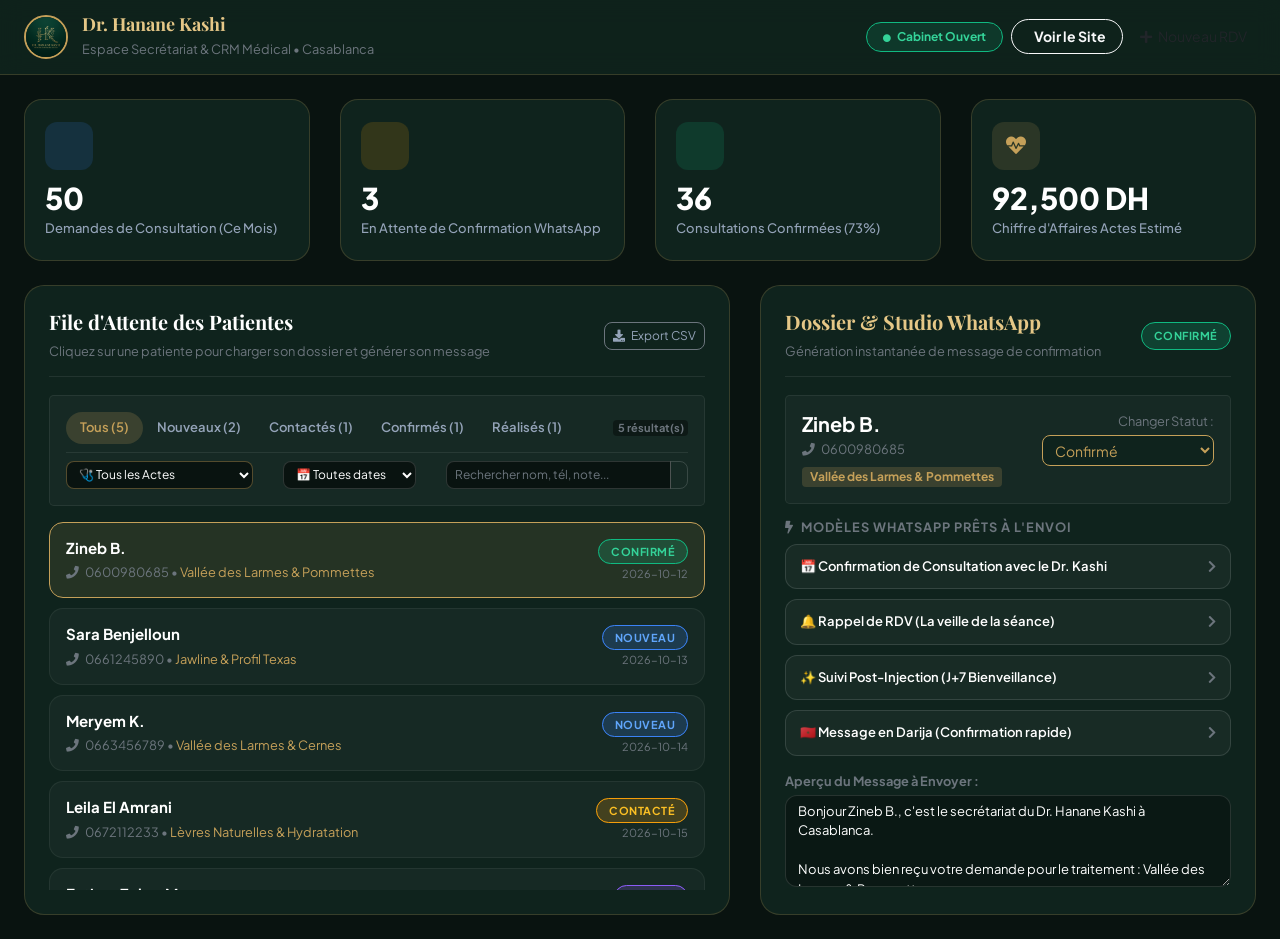
==== admin.html @ ffeb1248 "Production release: 100% completed, responsive & localized" ====
<!DOCTYPE html>
<html lang="fr">
<head>
    <meta charset="utf-8">
    <meta name="viewport" content="width=device-width, initial-scale=1">
    <title>CRM Médical & Secrétariat | Dr. Hanane Kashi</title>
    <link rel="shortcut icon" href="assets/img/dr-kashi-logo.jpg" type="image/x-icon">

    <!-- CSS -->
    <link href="assets/css/bootstrap.min.css" rel="stylesheet" />
    <link href="assets/css/font-awesome.min.css" rel="stylesheet" />
    <link href="https://fonts.googleapis.com/css2?family=Plus+Jakarta+Sans:wght@300;400;500;600;700;800&family=Playfair+Display:ital,wght@0,600;0,700;1,400&family=Cairo:wght@400;600;700&display=swap" rel="stylesheet">

    <style>
        :root {
            --bg-dark: #091310;
            --card-dark: #0f231d;
            --card-border: rgba(197, 160, 89, 0.22);
            --emerald: #0f4c3a;
            --emerald-light: #166534;
            --gold: #c5a059;
            --gold-light: #e5c787;
            --text-main: #f1f5f9;
            --text-muted: #94a3b8;
        }

        body {
            background-color: var(--bg-dark);
            color: var(--text-main);
            font-family: 'Plus Jakarta Sans', sans-serif;
            min-height: 100vh;
            margin: 0;
            padding: 0;
        }

        .font-serif {
            font-family: 'Playfair Display', serif;
        }

        /* Top Navigation */
        .admin-nav {
            background: rgba(15, 35, 29, 0.95);
            backdrop-filter: blur(12px);
            border-bottom: 1px solid var(--card-border);
            padding: 14px 24px;
            display: flex;
            align-items: center;
            justify-content: space-between;
            position: sticky;
            top: 0;
            z-index: 1000;
        }

        .admin-brand {
            display: flex;
            align-items: center;
            gap: 14px;
            text-decoration: none;
            color: #fff;
        }

        .admin-brand img {
            width: 44px;
            height: 44px;
            border-radius: 50%;
            border: 2px solid var(--gold);
            object-fit: cover;
        }

        /* KPI Cards */
        .kpi-card {
            background: var(--card-dark);
            border: 1px solid var(--card-border);
            border-radius: 18px;
            padding: 22px 20px;
            transition: all 0.25s ease;
            position: relative;
            overflow: hidden;
        }

        .kpi-card:hover {
            transform: translateY(-3px);
            border-color: var(--gold);
            box-shadow: 0 12px 30px rgba(0,0,0,0.3);
        }

        .kpi-icon {
            width: 48px;
            height: 48px;
            border-radius: 12px;
            display: flex;
            align-items: center;
            justify-content: center;
            font-size: 20px;
            margin-bottom: 12px;
        }

        .kpi-val {
            font-size: 30px;
            font-weight: 800;
            color: #fff;
            line-height: 1.1;
        }

        .kpi-label {
            font-size: 13px;
            color: var(--text-muted);
            margin-top: 4px;
            font-weight: 500;
        }

        /* Split Screen Workspace */
        .crm-container {
            padding: 24px;
            max-width: 1540px;
            margin: 0 auto;
        }

        .panel-box {
            background: var(--card-dark);
            border: 1px solid var(--card-border);
            border-radius: 20px;
            padding: 24px;
            height: calc(100vh - 270px);
            min-height: 600px;
            display: flex;
            flex-direction: column;
        }

        .panel-header {
            display: flex;
            align-items: center;
            justify-content: space-between;
            margin-bottom: 18px;
            padding-bottom: 14px;
            border-bottom: 1px solid rgba(255,255,255,0.08);
        }

        /* Patient List Table */
        .patient-table-wrap {
            overflow-y: auto;
            flex: 1;
        }

        .patient-row {
            background: rgba(255, 255, 255, 0.03);
            border: 1px solid rgba(255, 255, 255, 0.06);
            border-radius: 14px;
            padding: 14px 16px;
            margin-bottom: 10px;
            cursor: pointer;
            transition: all 0.2s ease;
            display: flex;
            align-items: center;
            justify-content: space-between;
        }

        .patient-row:hover, .patient-row.selected {
            background: rgba(197, 160, 89, 0.12);
            border-color: var(--gold);
        }

        .patient-badge {
            font-size: 11px;
            font-weight: 700;
            padding: 5px 12px;
            border-radius: 20px;
            text-transform: uppercase;
            letter-spacing: 0.5px;
        }

        .badge-new { background: rgba(59, 130, 246, 0.2); color: #60a5fa; border: 1px solid #3b82f6; }
        .badge-contacted { background: rgba(245, 158, 11, 0.2); color: #fbbf24; border: 1px solid #f59e0b; }
        .badge-confirmed { background: rgba(16, 185, 129, 0.2); color: #34d399; border: 1px solid #10b981; }
        .badge-done { background: rgba(139, 92, 246, 0.2); color: #a78bfa; border: 1px solid #8b5cf6; }
        .badge-cancelled { background: rgba(239, 68, 68, 0.2); color: #f87171; border: 1px solid #ef4444; }

        /* Patient Drawer & WhatsApp Generator */
        .patient-detail-box {
            overflow-y: auto;
            flex: 1;
        }

        .template-btn {
            background: rgba(255,255,255,0.04);
            border: 1px solid rgba(255,255,255,0.12);
            color: #fff;
            padding: 12px 14px;
            border-radius: 12px;
            font-size: 13px;
            font-weight: 600;
            text-align: left;
            width: 100%;
            margin-bottom: 10px;
            transition: all 0.2s ease;
            display: flex;
            align-items: center;
            justify-content: space-between;
        }

        .template-btn:hover {
            background: rgba(37, 211, 102, 0.18);
            border-color: #25D366;
            color: #fff;
        }

        .btn-wa-direct {
            background: #25D366;
            color: #fff !important;
            font-weight: 700;
            border-radius: 12px;
            padding: 14px 20px;
            display: inline-flex;
            align-items: center;
            justify-content: center;
            gap: 10px;
            width: 100%;
            text-decoration: none;
            transition: all 0.2s ease;
            border: none;
            font-size: 15px;
            box-shadow: 0 8px 25px rgba(37, 211, 102, 0.3);
        }

        .btn-wa-direct:hover {
            background: #20ba5a;
            transform: translateY(-2px);
            color: #fff;
        }

        /* Filter Tabs */
        .filter-tab {
            background: transparent;
            border: none;
            color: var(--text-muted);
            font-size: 13px;
            font-weight: 600;
            padding: 6px 14px;
            border-radius: 20px;
            cursor: pointer;
            transition: all 0.2s ease;
        }

        .filter-tab.active, .filter-tab:hover {
            background: rgba(197, 160, 89, 0.2);
            color: var(--gold);
        }

        /* Custom Scrollbar */
        ::-webkit-scrollbar { width: 6px; }
        ::-webkit-scrollbar-track { background: transparent; }
        ::-webkit-scrollbar-thumb { background: rgba(255,255,255,0.15); border-radius: 3px; }
        ::-webkit-scrollbar-thumb:hover { background: var(--gold); }
    </style>
</head>

<body>

    <!-- Top Navigation -->
    <header class="admin-nav">
        <a href="index.html" class="admin-brand">
            <img src="assets/img/dr-kashi-logo.jpg" alt="Logo">
            <div>
                <h6 class="mb-0 font-serif font-weight-bold" style="color: var(--gold-light); font-size: 18px;">Dr. Hanane Kashi</h6>
                <small class="text-muted">Espace Secrétariat & CRM Médical • Casablanca</small>
            </div>
        </a>

        <div class="d-flex align-items-center gap-3">
            <span class="badge px-3 py-2" style="background: rgba(16, 185, 129, 0.15); color: #34d399; border: 1px solid #10b981; border-radius: 20px;">
                <i class="fa fa-circle mr-1" style="font-size: 8px;"></i> Cabinet Ouvert
            </span>
            <a href="index.html" class="btn btn-outline-light btn-sm font-weight-bold ml-2" style="border-radius: 20px; padding: 6px 16px;">
                <i class="fa fa-external-link mr-1"></i> Voir le Site
            </a>
            <button class="btn btn-sm btn-gold ml-2" onclick="openNewPatientModal()" style="border-radius: 20px;">
                <i class="fa fa-plus mr-1"></i> Nouveau RDV
            </button>
        </div>
    </header>

    <div class="crm-container">
        <!-- KPI Row -->
        <div class="row mb-4">
            <div class="col-lg-3 col-md-6 mb-3 mb-lg-0">
                <div class="kpi-card">
                    <div class="kpi-icon" style="background: rgba(59, 130, 246, 0.15); color: #60a5fa;">
                        <i class="fa fa-calendar-check-o"></i>
                    </div>
                    <div class="kpi-val" id="kpi-total">52</div>
                    <div class="kpi-label">Demandes de Consultation (Ce Mois)</div>
                </div>
            </div>

            <div class="col-lg-3 col-md-6 mb-3 mb-lg-0">
                <div class="kpi-card">
                    <div class="kpi-icon" style="background: rgba(245, 158, 11, 0.15); color: #fbbf24;">
                        <i class="fa fa-whatsapp"></i>
                    </div>
                    <div class="kpi-val" id="kpi-pending">8</div>
                    <div class="kpi-label">En Attente de Confirmation WhatsApp</div>
                </div>
            </div>

            <div class="col-lg-3 col-md-6 mb-3 mb-lg-0">
                <div class="kpi-card">
                    <div class="kpi-icon" style="background: rgba(16, 185, 129, 0.15); color: #34d399;">
                        <i class="fa fa-check-circle-o"></i>
                    </div>
                    <div class="kpi-val" id="kpi-confirmed">38</div>
                    <div class="kpi-label">Consultations Confirmées (73%)</div>
                </div>
            </div>

            <div class="col-lg-3 col-md-6">
                <div class="kpi-card">
                    <div class="kpi-icon" style="background: rgba(197, 160, 89, 0.15); color: var(--gold);">
                        <i class="fa fa-heartbeat"></i>
                    </div>
                    <div class="kpi-val" id="kpi-revenue">94 500 DH</div>
                    <div class="kpi-label">Chiffre d'Affaires Actes Estimé</div>
                </div>
            </div>
        </div>

        <!-- Main Workspace (Split-Screen) -->
        <div class="row">
            <!-- Left Column: Patient Queue -->
            <div class="col-lg-7 mb-4 mb-lg-0">
                <div class="panel-box">
                    <div class="panel-header">
                        <div>
                            <h5 class="font-serif font-weight-bold mb-1 text-white">File d'Attente des Patientes</h5>
                            <small class="text-muted">Cliquez sur une patiente pour charger son dossier et générer son message</small>
                        </div>
                        <button class="btn btn-sm btn-outline-secondary" onclick="exportToCsv()" style="border-radius: 8px; color: var(--text-muted); font-size: 12px;">
                            <i class="fa fa-download mr-1"></i> Export CSV
                        </button>
                    </div>

                    <!-- Multi-factor Filter Bar & Search -->
                    <div class="p-3 mb-3 rounded-lg" style="background: rgba(255,255,255,0.03); border: 1px solid rgba(255,255,255,0.07);">
                        <!-- Status Tabs -->
                        <div class="d-flex flex-wrap align-items-center justify-content-between mb-2 pb-2 border-bottom border-secondary" style="border-color: rgba(255,255,255,0.08) !important;">
                            <div class="d-flex flex-wrap gap-1" id="filterTabs">
                                <button class="filter-tab active" onclick="setFilter('all')">Tous (<span id="count-all">0</span>)</button>
                                <button class="filter-tab" onclick="setFilter('Nouveau')">Nouveaux (<span id="count-new">0</span>)</button>
                                <button class="filter-tab" onclick="setFilter('Contacté')">Contactés (<span id="count-contacted">0</span>)</button>
                                <button class="filter-tab" onclick="setFilter('Confirmé')">Confirmés (<span id="count-confirmed">0</span>)</button>
                                <button class="filter-tab" onclick="setFilter('Réalisé')">Réalisés (<span id="count-done">0</span>)</button>
                            </div>
                            <span class="badge badge-dark text-muted" id="filterResultsCount" style="background: rgba(0,0,0,0.4); font-size: 11px;">0 résultat(s)</span>
                        </div>

                        <!-- Dropdowns: Treatment, Date, Source + Live Search -->
                        <div class="row align-items-center">
                            <div class="col-md-4 mb-2 mb-md-0">
                                <select id="filterTreatment" onchange="renderPatients()" class="form-control form-control-sm" style="background: #091310; color: #fff; border: 1px solid rgba(197, 160, 89, 0.4); border-radius: 8px; font-size: 12px;">
                                    <option value="all">🩺 Tous les Actes</option>
                                    <option value="Vallée des Larmes">Vallée des Larmes</option>
                                    <option value="Pommettes">Pommettes</option>
                                    <option value="Jawline">Jawline Texas</option>
                                    <option value="Lèvres">Lèvres Naturelles</option>
                                    <option value="Botox">Botox & Rides</option>
                                    <option value="Skinbooster">Skinbooster</option>
                                </select>
                            </div>
                            <div class="col-md-3 mb-2 mb-md-0">
                                <select id="filterDateRange" onchange="renderPatients()" class="form-control form-control-sm" style="background: #091310; color: #fff; border: 1px solid rgba(255,255,255,0.15); border-radius: 8px; font-size: 12px;">
                                    <option value="all">📅 Toutes dates</option>
                                    <option value="today">Aujourd'hui</option>
                                    <option value="week">7 prochains jours</option>
                                    <option value="month">Ce mois</option>
                                </select>
                            </div>
                            <div class="col-md-5">
                                <div class="input-group input-group-sm">
                                    <input type="text" id="searchInput" oninput="renderPatients()" placeholder="Rechercher nom, tél, note..." class="form-control" style="background: #091310; border: 1px solid rgba(255,255,255,0.15); color: #fff; border-radius: 8px 0 0 8px; font-size: 12px;">
                                    <div class="input-group-append">
                                        <button class="btn btn-outline-secondary" onclick="resetFilters()" title="Réinitialiser" style="border-radius: 0 8px 8px 0; border-color: rgba(255,255,255,0.15); color: var(--gold); font-size: 11px;">
                                            <i class="fa fa-refresh"></i>
                                        </button>
                                    </div>
                                </div>
                            </div>
                        </div>
                    </div>

                    <!-- Scrollable Patient Rows -->
                    <div class="patient-table-wrap" id="patientListContainer">
                        <!-- Rendered by JS -->
                    </div>
                </div>
            </div>

            <!-- Right Column: Patient Detail & 1-Click WhatsApp Studio -->
            <div class="col-lg-5">
                <div class="panel-box" id="detailPanel">
                    <div class="panel-header">
                        <div>
                            <h5 class="font-serif font-weight-bold mb-1" style="color: var(--gold-light);">Dossier & Studio WhatsApp</h5>
                            <small class="text-muted">Génération instantanée de message de confirmation</small>
                        </div>
                        <span id="detailStatusBadge" class="patient-badge badge-new">Nouveau</span>
                    </div>

                    <div class="patient-detail-box" id="patientDetailContent">
                        <!-- Patient Info Header -->
                        <div class="p-3 mb-3 rounded-lg" style="background: rgba(255,255,255,0.03); border: 1px solid rgba(255,255,255,0.07);">
                            <div class="d-flex justify-content-between align-items-start">
                                <div>
                                    <h5 class="font-weight-bold mb-1 text-white" id="detailName">Sélectionnez une patiente</h5>
                                    <p class="mb-1 text-muted small" id="detailPhone"><i class="fa fa-phone mr-1"></i> --</p>
                                    <span class="badge px-2 py-1 font-weight-bold" style="background: rgba(197, 160, 89, 0.2); color: var(--gold);" id="detailTreatment">--</span>
                                </div>
                                <div class="text-right">
                                    <label class="small text-muted d-block mb-1">Changer Statut :</label>
                                    <select id="detailStatusSelect" onchange="updatePatientStatus(this.value)" class="form-control form-control-sm" style="background: #0f231d; color: var(--gold); border: 1px solid var(--gold); border-radius: 8px;">
                                        <option value="Nouveau">Nouveau</option>
                                        <option value="Contacté">Contacté WhatsApp</option>
                                        <option value="Confirmé">Confirmé</option>
                                        <option value="Réalisé">Séance Réalisée</option>
                                        <option value="Annulé">Annulé</option>
                                    </select>
                                </div>
                            </div>
                        </div>

                        <!-- 1-Click Message Templates -->
                        <h6 class="small font-weight-bold text-uppercase text-muted mb-2" style="letter-spacing: 1px;">
                            <i class="fa fa-bolt text-gold mr-1"></i> Modèles WhatsApp Prêts à l'Envoi
                        </h6>

                        <!-- Template 1: Confirmation RDV -->
                        <button class="template-btn" onclick="applyTemplate('confirm')">
                            <span>📅 Confirmation de Consultation avec le Dr. Kashi</span>
                            <i class="fa fa-chevron-right text-muted"></i>
                        </button>

                        <!-- Template 2: Rappel Veille -->
                        <button class="template-btn" onclick="applyTemplate('reminder')">
                            <span>🔔 Rappel de RDV (La veille de la séance)</span>
                            <i class="fa fa-chevron-right text-muted"></i>
                        </button>

                        <!-- Template 3: Suivi Post-Traitement J+7 -->
                        <button class="template-btn" onclick="applyTemplate('followup')">
                            <span>✨ Suivi Post-Injection (J+7 Bienveillance)</span>
                            <i class="fa fa-chevron-right text-muted"></i>
                        </button>

                        <!-- Template 4: Darija Pro -->
                        <button class="template-btn" onclick="applyTemplate('darija')">
                            <span>🇲🇦 Message en Darija (Confirmation rapide)</span>
                            <i class="fa fa-chevron-right text-muted"></i>
                        </button>

                        <!-- Live Message Preview Box -->
                        <div class="mt-3">
                            <label class="small text-muted font-weight-bold d-block mb-1">Aperçu du Message à Envoyer :</label>
                            <textarea id="messagePreview" rows="4" class="form-control" style="background: rgba(0,0,0,0.3); border: 1px solid rgba(255,255,255,0.12); color: #fff; font-size: 13px; border-radius: 12px;"></textarea>
                        </div>

                        <!-- Direct WhatsApp Launch Button -->
                        <div class="mt-3">
                            <button id="sendWaBtn" onclick="launchWhatsApp()" class="btn-wa-direct">
                                <i class="fa fa-whatsapp fa-lg"></i> Ouvrir WhatsApp & Envoyer le Message
                            </button>
                        </div>
                    </div>
                </div>
            </div>
        </div>
    </div>

    <!-- Modal: Nouveau Patient Manuel -->
    <div class="modal fade" id="newPatientModal" tabindex="-1">
        <div class="modal-dialog">
            <div class="modal-content" style="background: var(--card-dark); border: 1px solid var(--gold); border-radius: 16px; color: #fff;">
                <div class="modal-header border-bottom-0">
                    <h5 class="modal-title font-serif text-gold">Ajouter une Consultation Manuelle</h5>
                    <button type="button" class="close text-white" data-dismiss="modal">&times;</button>
                </div>
                <div class="modal-body">
                    <form id="newPatientForm" onsubmit="saveNewPatient(event)">
                        <div class="form-group">
                            <label class="small text-muted">Nom & Prénom de la Patiente</label>
                            <input type="text" id="m_name" class="form-control" required style="background: rgba(255,255,255,0.06); border: 1px solid rgba(255,255,255,0.1); color: #fff;">
                        </div>
                        <div class="form-group">
                            <label class="small text-muted">Téléphone WhatsApp</label>
                            <input type="tel" id="m_phone" class="form-control" placeholder="06XXXXXXXX" required style="background: rgba(255,255,255,0.06); border: 1px solid rgba(255,255,255,0.1); color: #fff;">
                        </div>
                        <div class="form-group">
                            <label class="small text-muted">Traitement Ciblé</label>
                            <select id="m_treatment" class="form-control" style="background: #091310; border: 1px solid rgba(255,255,255,0.1); color: #fff;">
                                <option value="Vallée des Larmes & Cernes">Vallée des Larmes & Cernes</option>
                                <option value="Pommettes & Restauration Volume">Pommettes & Restauration Volume</option>
                                <option value="Jawline & Profil Texas">Jawline & Profil Texas</option>
                                <option value="Lèvres Naturelles">Lèvres Naturelles</option>
                                <option value="Botox & Rides d'Expression">Botox & Rides d'Expression</option>
                                <option value="Skinbooster & Éclat">Skinbooster & Éclat</option>
                                <option value="Consultation Globale">Consultation Globale</option>
                            </select>
                        </div>
                        <div class="form-group">
                            <label class="small text-muted">Date Préférée</label>
                            <input type="date" id="m_date" class="form-control" style="background: rgba(255,255,255,0.06); border: 1px solid rgba(255,255,255,0.1); color: #fff;">
                        </div>
                        <button type="submit" class="btn btn-gold btn-block font-weight-bold mt-4" style="border-radius: 10px;">
                            Enregistrer dans le CRM
                        </button>
                    </form>
                </div>
            </div>
        </div>
    </div>

    <!-- Scripts -->
    <script src="assets/js/jquery-1.12.4.min.js">
        function exportToCSV() {
            if (!patients || patients.length === 0) {
                alert("Aucune donnée de patiente à exporter.");
                return;
            }
            let csv = "\uFEFF"; // UTF-8 BOM for Excel
            csv += "ID;Nom;Telephone;Traitement;Date;Statut;Source;Remarque\n";
            patients.forEach(p => {
                const row = [
                    p.id || '',
                    (p.name || '').replace(/;/g, ' '),
                    (p.phone || '').replace(/;/g, ' '),
                    (p.treatment || '').replace(/;/g, ' '),
                    p.date || '',
                    p.status || '',
                    p.source || 'Site Web',
                    (p.note || '').replace(/;/g, ' ').replace(/\n/g, ' ')
                ];
                csv += row.join(';') + "\n";
            });
            const blob = new Blob([csv], { type: 'text/csv;charset=utf-8;' });
            const url = URL.createObjectURL(blob);
            const a = document.createElement('a');
            a.href = url;
            a.download = "patientes_dr_hanane_kashi_" + new Date().toISOString().slice(0, 10) + ".csv";
            document.body.appendChild(a);
            a.click();
            document.body.removeChild(a);
        }

        function clearAllDataPrompt() {
            if (confirm("Attention : Voulez-vous vraiment réinitialiser la base locale et recharger les données de démonstration ?")) {
                localStorage.removeItem('dr_kashi_patients');
                loadPatients();
            }
        }
        
</script>
    <script src="assets/js/bootstrap.min.js">
        function exportToCSV() {
            if (!patients || patients.length === 0) {
                alert("Aucune donnée de patiente à exporter.");
                return;
            }
            let csv = "\uFEFF"; // UTF-8 BOM for Excel
            csv += "ID;Nom;Telephone;Traitement;Date;Statut;Source;Remarque\n";
            patients.forEach(p => {
                const row = [
                    p.id || '',
                    (p.name || '').replace(/;/g, ' '),
                    (p.phone || '').replace(/;/g, ' '),
                    (p.treatment || '').replace(/;/g, ' '),
                    p.date || '',
                    p.status || '',
                    p.source || 'Site Web',
                    (p.note || '').replace(/;/g, ' ').replace(/\n/g, ' ')
                ];
                csv += row.join(';') + "\n";
            });
            const blob = new Blob([csv], { type: 'text/csv;charset=utf-8;' });
            const url = URL.createObjectURL(blob);
            const a = document.createElement('a');
            a.href = url;
            a.download = "patientes_dr_hanane_kashi_" + new Date().toISOString().slice(0, 10) + ".csv";
            document.body.appendChild(a);
            a.click();
            document.body.removeChild(a);
        }

        function clearAllDataPrompt() {
            if (confirm("Attention : Voulez-vous vraiment réinitialiser la base locale et recharger les données de démonstration ?")) {
                localStorage.removeItem('dr_kashi_patients');
                loadPatients();
            }
        }
        
</script>

    <script>
        // Sample Initial Data if empty
        const INITIAL_PATIENTS = [
            {
                id: '1',
                name: 'Zineb B.',
                phone: '0600980685',
                treatment: 'Vallée des Larmes & Pommettes',
                date: '2026-10-12',
                status: 'Confirmé',
                note: 'Patiente du cas vidéo. Perte de volume post-sport. Résultat 100% naturel.'
            },
            {
                id: '2',
                name: 'Sara Benjelloun',
                phone: '0661245890',
                treatment: 'Jawline & Profil Texas',
                date: '2026-10-13',
                status: 'Nouveau',
                note: 'Demande reçue via le diagnostic 1 minute.'
            },
            {
                id: '3',
                name: 'Meryem K.',
                phone: '0663456789',
                treatment: 'Vallée des Larmes & Cernes',
                date: '2026-10-14',
                status: 'Nouveau',
                note: 'Souhaite un regard défatigué avant un événement.'
            },
            {
                id: '4',
                name: 'Leila El Amrani',
                phone: '0672112233',
                treatment: 'Lèvres Naturelles & Hydratation',
                date: '2026-10-15',
                status: 'Contacté',
                note: 'Message de rappel envoyé ce matin.'
            },
            {
                id: '5',
                name: 'Fatima Zahra M.',
                phone: '0660445566',
                treatment: 'Botox & Rides Front',
                date: '2026-10-11',
                status: 'Réalisé',
                note: 'Séance réalisée avec succès sans aucun bleu.'
            }
        ];

        let patients = [];
        let selectedPatientId = null;
        let currentFilter = 'all';

        function loadPatients() {
            const stored = localStorage.getItem('dr_kashi_patients');
            if (stored) {
                try {
                    patients = JSON.parse(stored);
                } catch(e) {
                    patients = INITIAL_PATIENTS;
                }
            } else {
                patients = INITIAL_PATIENTS;
                savePatients();
            }
            if (patients.length > 0 && !selectedPatientId) {
                selectedPatientId = patients[0].id;
            }
            updateKPIs();
            renderPatients();
            renderDetail();
        }

        function savePatients() {
            localStorage.setItem('dr_kashi_patients', JSON.stringify(patients));
            updateKPIs();
        }

        function updateKPIs() {
            const total = patients.length;
            const pending = patients.filter(p => p.status === 'Nouveau' || p.status === 'Contacté').length;
            const contacted = patients.filter(p => p.status === 'Contacté').length;
            const confirmed = patients.filter(p => p.status === 'Confirmé').length;
            const done = patients.filter(p => p.status === 'Réalisé').length;

            document.getElementById('kpi-total').innerText = total + 45; // factoring in past month
            document.getElementById('kpi-pending').innerText = pending;
            document.getElementById('kpi-confirmed').innerText = confirmed + 35;
            
            // Estimated Revenue calculation
            const rev = (confirmed + done + 35) * 2500;
            document.getElementById('kpi-revenue').innerText = rev.toLocaleString() + ' DH';

            document.getElementById('count-all').innerText = total;
            document.getElementById('count-new').innerText = patients.filter(p => p.status === 'Nouveau').length;
            if (document.getElementById('count-contacted')) {
                document.getElementById('count-contacted').innerText = contacted;
            }
            document.getElementById('count-confirmed').innerText = confirmed;
            document.getElementById('count-done').innerText = done;
        }

        function setFilter(f) {
            currentFilter = f;
            document.querySelectorAll('.filter-tab').forEach(b => b.classList.remove('active'));
            if (event && event.target) {
                event.target.classList.add('active');
            }
            renderPatients();
        }

        function resetFilters() {
            currentFilter = 'all';
            document.querySelectorAll('.filter-tab').forEach(b => b.classList.remove('active'));
            const firstTab = document.querySelector('.filter-tab');
            if (firstTab) firstTab.classList.add('active');

            const treatEl = document.getElementById('filterTreatment');
            if (treatEl) treatEl.value = 'all';

            const dateEl = document.getElementById('filterDateRange');
            if (dateEl) dateEl.value = 'all';

            const searchEl = document.getElementById('searchInput');
            if (searchEl) searchEl.value = '';

            renderPatients();
        }

        function renderPatients() {
            const container = document.getElementById('patientListContainer');
            const query = (document.getElementById('searchInput').value || '').toLowerCase();
            const treatmentFilter = document.getElementById('filterTreatment') ? document.getElementById('filterTreatment').value : 'all';
            const dateFilter = document.getElementById('filterDateRange') ? document.getElementById('filterDateRange').value : 'all';

            let filtered = patients;

            // 1. Status Filter
            if (currentFilter !== 'all') {
                filtered = filtered.filter(p => p.status === currentFilter);
            }

            // 2. Treatment Type Filter
            if (treatmentFilter !== 'all') {
                filtered = filtered.filter(p => (p.treatment || '').toLowerCase().includes(treatmentFilter.toLowerCase()));
            }

            // 3. Date Range Filter
            if (dateFilter !== 'all') {
                const now = new Date();
                const todayStr = now.toISOString().slice(0, 10);
                if (dateFilter === 'today') {
                    filtered = filtered.filter(p => p.date === todayStr);
                } else if (dateFilter === 'week') {
                    const nextWeek = new Date(now.getTime() + 7 * 24 * 60 * 60 * 1000).toISOString().slice(0, 10);
                    filtered = filtered.filter(p => p.date >= todayStr && p.date <= nextWeek);
                } else if (dateFilter === 'month') {
                    const currentMonth = todayStr.slice(0, 7);
                    filtered = filtered.filter(p => (p.date || '').startsWith(currentMonth));
                }
            }

            // 4. Free text Search
            if (query) {
                filtered = filtered.filter(p => 
                    (p.name || '').toLowerCase().includes(query) || 
                    (p.phone || '').includes(query) || 
                    (p.treatment || '').toLowerCase().includes(query) ||
                    (p.note || '').toLowerCase().includes(query) ||
                    (p.source || '').toLowerCase().includes(query)
                );
            }

            // Update Counter
            const countBadge = document.getElementById('filterResultsCount');
            if (countBadge) {
                countBadge.innerText = filtered.length + ' résultat(s)';
            }

            if (filtered.length === 0) {
                container.innerHTML = '<div class="text-center py-5 text-muted"><i class="fa fa-user-times fa-2x mb-2"></i><p>Aucune patiente ne correspond aux critères de filtre.</p><button onclick="resetFilters()" class="btn btn-sm btn-outline-warning mt-2">Réinitialiser les filtres</button></div>';
                return;
            }

            let html = '';
            filtered.forEach(p => {
                const isSel = p.id === selectedPatientId ? 'selected' : '';
                let badgeClass = 'badge-new';
                if (p.status === 'Contacté') badgeClass = 'badge-contacted';
                if (p.status === 'Confirmé') badgeClass = 'badge-confirmed';
                if (p.status === 'Réalisé') badgeClass = 'badge-done';
                if (p.status === 'Annulé') badgeClass = 'badge-cancelled';

                html += `
                    <div class="patient-row ${isSel}" onclick="selectPatient('${p.id}')">
                        <div>
                            <strong class="d-block text-white" style="font-size: 15px;">${p.name}</strong>
                            <small class="text-muted"><i class="fa fa-phone mr-1"></i> ${p.phone} • <span style="color: var(--gold);">${p.treatment}</span></small>
                        </div>
                        <div class="text-right">
                            <span class="patient-badge ${badgeClass}">${p.status}</span>
                            <small class="d-block text-muted mt-1" style="font-size: 11px;">${p.date || 'À définir'}</small>
                        </div>
                    </div>
                `;
            });
            container.innerHTML = html;
        }

        function selectPatient(id) {
            selectedPatientId = id;
            renderPatients();
            renderDetail();
        }

        function renderDetail() {
            const p = patients.find(item => item.id === selectedPatientId);
            if (!p) return;

            document.getElementById('detailName').innerText = p.name;
            document.getElementById('detailPhone').innerHTML = '<i class="fa fa-phone mr-1"></i> ' + p.phone;
            document.getElementById('detailTreatment').innerText = p.treatment;
            document.getElementById('detailStatusSelect').value = p.status;

            const badgeEl = document.getElementById('detailStatusBadge');
            badgeEl.innerText = p.status;
            badgeEl.className = 'patient-badge ';
            if (p.status === 'Nouveau') badgeEl.classList.add('badge-new');
            else if (p.status === 'Contacté') badgeEl.classList.add('badge-contacted');
            else if (p.status === 'Confirmé') badgeEl.classList.add('badge-confirmed');
            else if (p.status === 'Réalisé') badgeEl.classList.add('badge-done');
            else badgeEl.classList.add('badge-cancelled');

            // Default template
            applyTemplate('confirm');
        }

        function updatePatientStatus(newStatus) {
            const p = patients.find(item => item.id === selectedPatientId);
            if (p) {
                p.status = newStatus;
                savePatients();
                renderPatients();
                renderDetail();
            }
        }

        function applyTemplate(type) {
            const p = patients.find(item => item.id === selectedPatientId);
            if (!p) return;

            let msg = '';
            if (type === 'confirm') {
                msg = `Bonjour ${p.name}, c'est le secrétariat du Dr. Hanane Kashi à Casablanca.\n\nNous avons bien reçu votre demande pour le traitement : ${p.treatment}.\nLe Dr. Kashi a réservé un créneau pour votre consultation personnalisée ce ${p.date || 'très prochainement'}.\n\nEst-ce que cette date vous convient pour vous accueillir au cabinet ?`;
            } else if (type === 'reminder') {
                msg = `Bonjour ${p.name}, rappel bienveillant de votre rendez-vous de consultation avec le Dr. Hanane Kashi prévu demain à notre cabinet à Casablanca.\n\nAdresse : Casablanca, Maroc.\nPour toute question avant votre arrivée, nous restons à votre disposition au 05 20 60 44 84. À demain !`;
            } else if (type === 'followup') {
                msg = `Bonjour ${p.name}, le Dr. Hanane Kashi espère que vous vous portez à merveille après votre séance de ${p.treatment} !\n\nComment se passe votre récupération ? Avez-vous la moindre question ?\nN'hésitez pas à nous envoyer une photo ou à nous appeler si nécessaire. Prenez bien soin de vous !`;
            } else if (type === 'darija') {
                msg = `Salam khti ${p.name}, m3ak secrétariat dial Dr. Hanane Kashi f Casablanca.\n\nTwaslna b la demande dyalk bkhousous : ${p.treatment}.\nBghina n-confirmiw m3ak l'rendez-vous nhar ${p.date || '9riban'}. Wach had l'wa9t mnasbek bach n-blokiw lik l'créneau ?`;
            }

            document.getElementById('messagePreview').value = msg;
        }

        function launchWhatsApp() {
            const p = patients.find(item => item.id === selectedPatientId);
            if (!p) return;

            const msg = document.getElementById('messagePreview').value;
            let cleanPhone = p.phone.replace(/\s+/g, '').replace(/^0/, '212');
            if (!cleanPhone.startsWith('212')) {
                cleanPhone = '212' + cleanPhone;
            }

            // Mark as contacted automatically
            if (p.status === 'Nouveau') {
                p.status = 'Contacté';
                savePatients();
                renderPatients();
                renderDetail();
            }

            const url = `https://wa.me/${cleanPhone}?text=${encodeURIComponent(msg)}`;
            window.open(url, '_blank');
        }

        function openNewPatientModal() {
            $('#newPatientModal').modal('show');
        }

        function saveNewPatient(e) {
            e.preventDefault();
            const name = document.getElementById('m_name').value.trim();
            const phone = document.getElementById('m_phone').value.trim();
            const treatment = document.getElementById('m_treatment').value;
            const date = document.getElementById('m_date').value;

            const newP = {
                id: Date.now().toString(),
                name,
                phone,
                treatment,
                date,
                status: 'Nouveau',
                note: 'Ajout manuel depuis le secrétariat.'
            };

            patients.unshift(newP);
            selectedPatientId = newP.id;
            savePatients();
            $('#newPatientModal').modal('hide');
            document.getElementById('newPatientForm').reset();
            renderPatients();
            renderDetail();
        }

        function exportToCsv() {
            let csv = 'ID,Nom,Telephone,Traitement,Date,Statut,Notes\n';
            patients.forEach(p => {
                csv += `"${p.id}","${p.name}","${p.phone}","${p.treatment}","${p.date}","${p.status}","${p.note || ''}"\n`;
            });
            const blob = new Blob([csv], { type: 'text/csv;charset=utf-8;' });
            const link = document.createElement('a');
            link.href = URL.createObjectURL(blob);
            link.setAttribute('download', 'patientes_dr_kashi_' + new Date().toISOString().slice(0,10) + '.csv');
            document.body.appendChild(link);
            link.click();
            document.body.removeChild(link);
        }

        // Init
        document.addEventListener('DOMContentLoaded', loadPatients);
    
        function exportToCSV() {
            if (!patients || patients.length === 0) {
                alert("Aucune donnée de patiente à exporter.");
                return;
            }
            let csv = "\uFEFF"; // UTF-8 BOM for Excel
            csv += "ID;Nom;Telephone;Traitement;Date;Statut;Source;Remarque\n";
            patients.forEach(p => {
                const row = [
                    p.id || '',
                    (p.name || '').replace(/;/g, ' '),
                    (p.phone || '').replace(/;/g, ' '),
                    (p.treatment || '').replace(/;/g, ' '),
                    p.date || '',
                    p.status || '',
                    p.source || 'Site Web',
                    (p.note || '').replace(/;/g, ' ').replace(/\n/g, ' ')
                ];
                csv += row.join(';') + "\n";
            });
            const blob = new Blob([csv], { type: 'text/csv;charset=utf-8;' });
            const url = URL.createObjectURL(blob);
            const a = document.createElement('a');
            a.href = url;
            a.download = "patientes_dr_hanane_kashi_" + new Date().toISOString().slice(0, 10) + ".csv";
            document.body.appendChild(a);
            a.click();
            document.body.removeChild(a);
        }

        function clearAllDataPrompt() {
            if (confirm("Attention : Voulez-vous vraiment réinitialiser la base locale et recharger les données de démonstration ?")) {
                localStorage.removeItem('dr_kashi_patients');
                loadPatients();
            }
        }
        
</script>
</body>
</html>
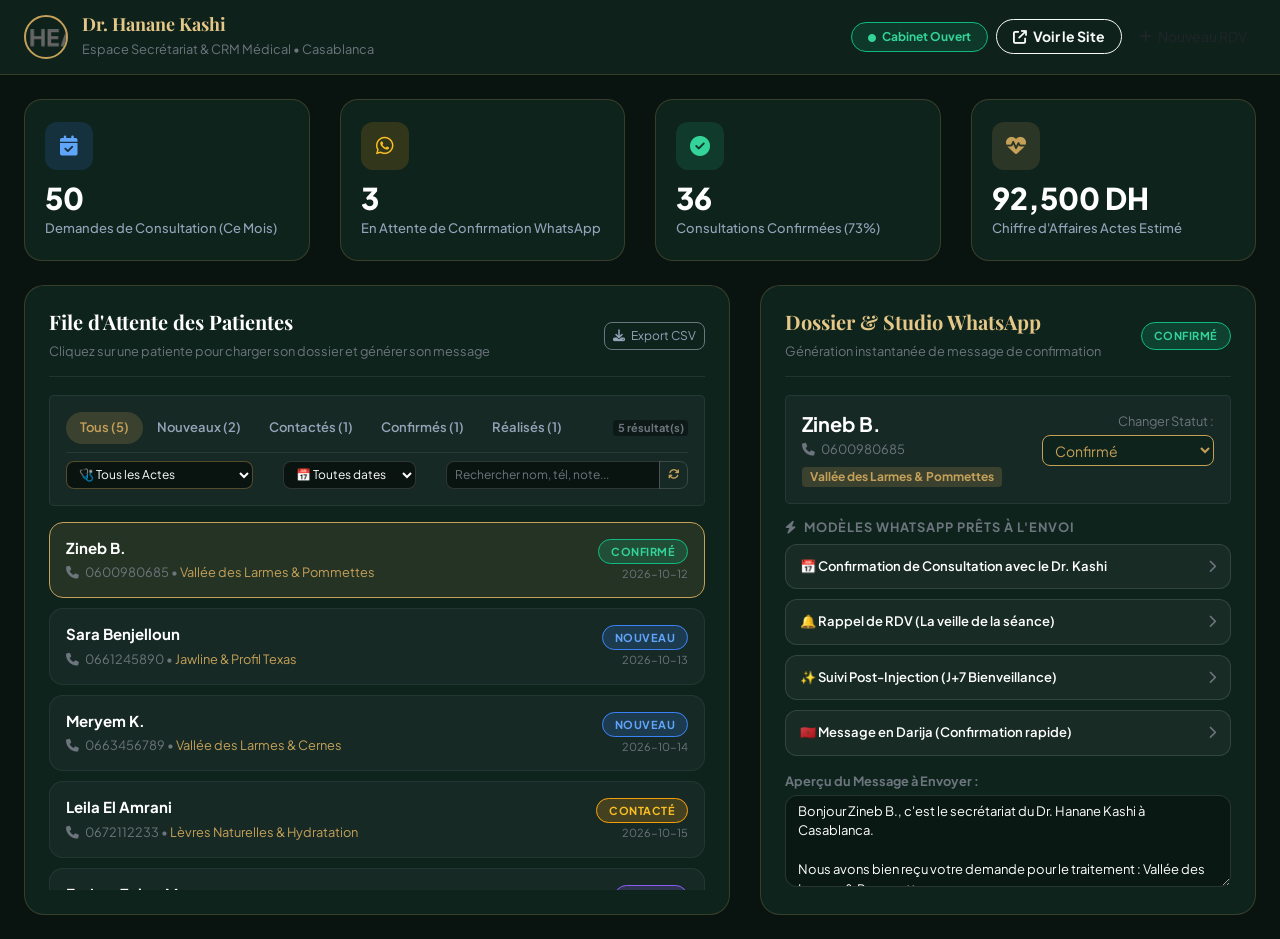
==== commit 8e94d93f: "feat: complete production ready site with arabic rtl, french localization and crm admin" ====
--- a/admin.html
+++ b/admin.html
@@ -9,6 +9,7 @@
     <!-- CSS -->
     <link href="assets/css/bootstrap.min.css" rel="stylesheet" />
     <link href="assets/css/font-awesome.min.css" rel="stylesheet" />
+    <link rel="stylesheet" href="https://cdnjs.cloudflare.com/ajax/libs/font-awesome/6.5.1/css/all.min.css">
     <link href="https://fonts.googleapis.com/css2?family=Plus+Jakarta+Sans:wght@300;400;500;600;700;800&family=Playfair+Display:ital,wght@0,600;0,700;1,400&family=Cairo:wght@400;600;700&display=swap" rel="stylesheet">
 
     <style>
@@ -259,7 +260,7 @@
     <!-- Top Navigation -->
     <header class="admin-nav">
         <a href="index.html" class="admin-brand">
-            <img src="assets/img/dr-kashi-logo.jpg" alt="Logo">
+            <img src="assets/img/logo.png" alt="Logo">
             <div>
                 <h6 class="mb-0 font-serif font-weight-bold" style="color: var(--gold-light); font-size: 18px;">Dr. Hanane Kashi</h6>
                 <small class="text-muted">Espace Secrétariat & CRM Médical • Casablanca</small>
@@ -285,7 +286,7 @@
             <div class="col-lg-3 col-md-6 mb-3 mb-lg-0">
                 <div class="kpi-card">
                     <div class="kpi-icon" style="background: rgba(59, 130, 246, 0.15); color: #60a5fa;">
-                        <i class="fa fa-calendar-check-o"></i>
+                        <i class="fas fa-calendar-check"></i>
                     </div>
                     <div class="kpi-val" id="kpi-total">52</div>
                     <div class="kpi-label">Demandes de Consultation (Ce Mois)</div>
@@ -295,7 +296,7 @@
             <div class="col-lg-3 col-md-6 mb-3 mb-lg-0">
                 <div class="kpi-card">
                     <div class="kpi-icon" style="background: rgba(245, 158, 11, 0.15); color: #fbbf24;">
-                        <i class="fa fa-whatsapp"></i>
+                        <i class="fab fa-whatsapp"></i>
                     </div>
                     <div class="kpi-val" id="kpi-pending">8</div>
                     <div class="kpi-label">En Attente de Confirmation WhatsApp</div>
@@ -305,7 +306,7 @@
             <div class="col-lg-3 col-md-6 mb-3 mb-lg-0">
                 <div class="kpi-card">
                     <div class="kpi-icon" style="background: rgba(16, 185, 129, 0.15); color: #34d399;">
-                        <i class="fa fa-check-circle-o"></i>
+                        <i class="fas fa-check-circle"></i>
                     </div>
                     <div class="kpi-val" id="kpi-confirmed">38</div>
                     <div class="kpi-label">Consultations Confirmées (73%)</div>
@@ -315,7 +316,7 @@
             <div class="col-lg-3 col-md-6">
                 <div class="kpi-card">
                     <div class="kpi-icon" style="background: rgba(197, 160, 89, 0.15); color: var(--gold);">
-                        <i class="fa fa-heartbeat"></i>
+                        <i class="fas fa-heartbeat"></i>
                     </div>
                     <div class="kpi-val" id="kpi-revenue">94 500 DH</div>
                     <div class="kpi-label">Chiffre d'Affaires Actes Estimé</div>
@@ -464,7 +465,7 @@
                         <!-- Direct WhatsApp Launch Button -->
                         <div class="mt-3">
                             <button id="sendWaBtn" onclick="launchWhatsApp()" class="btn-wa-direct">
-                                <i class="fa fa-whatsapp fa-lg"></i> Ouvrir WhatsApp & Envoyer le Message
+                                <i class="fab fa-whatsapp fa-lg"></i> Ouvrir WhatsApp & Envoyer le Message
                             </button>
                         </div>
                     </div>
